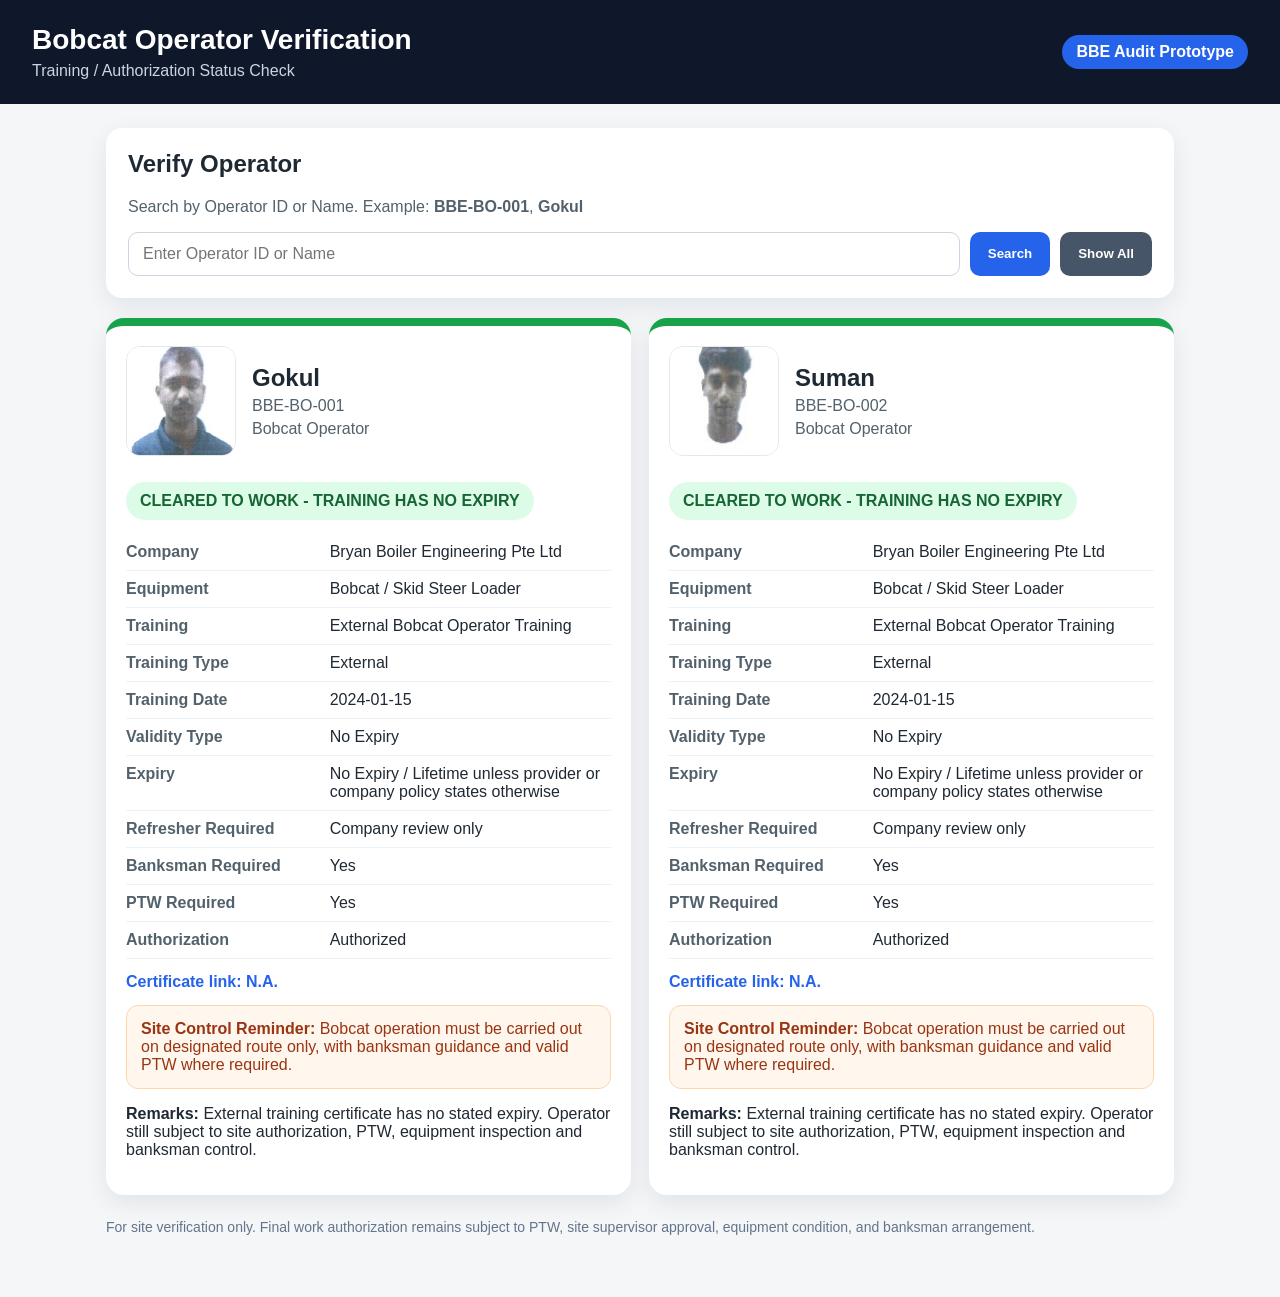
==== index.html @ 6e9797d3 "Add files via upload" ====
<!DOCTYPE html>
<html lang="en">
<head>
  <meta charset="UTF-8" />
  <meta name="viewport" content="width=device-width, initial-scale=1.0" />
  <title>Bobcat Operator Verification System</title>
  <link rel="stylesheet" href="style.css" />
</head>
<body>
  <header class="topbar">
    <div>
      <h1>Bobcat Operator Verification</h1>
      <p>Training / Authorization Status Check</p>
    </div>
    <span class="badge">BBE Audit Prototype</span>
  </header>

  <main class="container">
    <section class="search-panel">
      <h2>Verify Operator</h2>
      <p class="hint">Search by Operator ID or Name. Example: <b>BBE-BO-001</b>, <b>Gokul</b></p>

      <div class="search-row">
        <input id="searchInput" type="text" placeholder="Enter Operator ID or Name" />
        <button onclick="searchOperator()">Search</button>
        <button class="secondary" onclick="showAllOperators()">Show All</button>
      </div>
    </section>

    <section id="result" class="result-grid"></section>
  </main>

  <footer>
    <p>For site verification only. Final work authorization remains subject to PTW, site supervisor approval, equipment condition, and banksman arrangement.</p>
  </footer>

  <script src="staff-data.js"></script>
  <script src="script.js"></script>
</body>
</html>
---- style.css ----
* {
  box-sizing: border-box;
}

body {
  margin: 0;
  font-family: Arial, Helvetica, sans-serif;
  background: #f4f6f8;
  color: #1f2933;
}

.topbar {
  background: #0f172a;
  color: white;
  padding: 24px 32px;
  display: flex;
  justify-content: space-between;
  align-items: center;
  gap: 16px;
}

.topbar h1 {
  margin: 0;
  font-size: 28px;
}

.topbar p {
  margin: 6px 0 0;
  color: #cbd5e1;
}

.badge {
  background: #2563eb;
  padding: 8px 14px;
  border-radius: 999px;
  font-weight: bold;
  white-space: nowrap;
}

.container {
  max-width: 1100px;
  margin: 24px auto;
  padding: 0 16px;
}

.search-panel {
  background: white;
  padding: 22px;
  border-radius: 16px;
  box-shadow: 0 8px 24px rgba(15, 23, 42, 0.08);
  margin-bottom: 20px;
}

.search-panel h2 {
  margin-top: 0;
}

.hint {
  color: #52616b;
}

.search-row {
  display: flex;
  gap: 10px;
  flex-wrap: wrap;
}

input {
  flex: 1;
  min-width: 240px;
  padding: 12px 14px;
  border: 1px solid #cbd5e1;
  border-radius: 10px;
  font-size: 16px;
}

button {
  padding: 12px 18px;
  border: none;
  border-radius: 10px;
  background: #2563eb;
  color: white;
  cursor: pointer;
  font-weight: bold;
}

button:hover {
  background: #1d4ed8;
}

button.secondary {
  background: #475569;
}

button.secondary:hover {
  background: #334155;
}

.result-grid {
  display: grid;
  grid-template-columns: repeat(auto-fit, minmax(320px, 1fr));
  gap: 18px;
}

.card {
  background: white;
  border-radius: 18px;
  padding: 20px;
  box-shadow: 0 8px 24px rgba(15, 23, 42, 0.08);
  border-top: 8px solid #94a3b8;
}

.card.valid {
  border-top-color: #16a34a;
}

.card.expired {
  border-top-color: #dc2626;
}

.card.review {
  border-top-color: #d97706;
}

.profile {
  display: flex;
  gap: 16px;
  align-items: center;
  margin-bottom: 16px;
}

.profile img {
  width: 110px;
  height: 110px;
  border-radius: 14px;
  object-fit: cover;
  border: 1px solid #e2e8f0;
  background: #f1f5f9;
}

.profile h3 {
  margin: 0;
  font-size: 24px;
}

.profile p {
  margin: 5px 0 0;
  color: #52616b;
}

.status {
  display: inline-block;
  padding: 10px 14px;
  border-radius: 999px;
  font-weight: bold;
  margin: 10px 0 14px;
}

.status.valid {
  background: #dcfce7;
  color: #166534;
}

.status.expired {
  background: #fee2e2;
  color: #991b1b;
}

.status.review {
  background: #fef3c7;
  color: #92400e;
}

.details {
  width: 100%;
  border-collapse: collapse;
}

.details td {
  padding: 9px 0;
  border-bottom: 1px solid #edf2f7;
  vertical-align: top;
}

.details td:first-child {
  color: #52616b;
  width: 42%;
  font-weight: bold;
}

.cert-link {
  display: inline-block;
  margin-top: 14px;
  color: #2563eb;
  font-weight: bold;
  text-decoration: none;
}

.cert-link:hover {
  text-decoration: underline;
}

.warning {
  background: #fff7ed;
  border: 1px solid #fed7aa;
  padding: 14px;
  border-radius: 12px;
  color: #9a3412;
  margin-top: 14px;
}

.not-found {
  background: white;
  padding: 24px;
  border-radius: 16px;
  box-shadow: 0 8px 24px rgba(15, 23, 42, 0.08);
  color: #991b1b;
  font-weight: bold;
}

footer {
  max-width: 1100px;
  margin: 24px auto;
  padding: 0 16px 24px;
  color: #64748b;
  font-size: 14px;
}

@media (max-width: 600px) {
  .topbar {
    flex-direction: column;
    align-items: flex-start;
  }

  .profile {
    align-items: flex-start;
  }
}
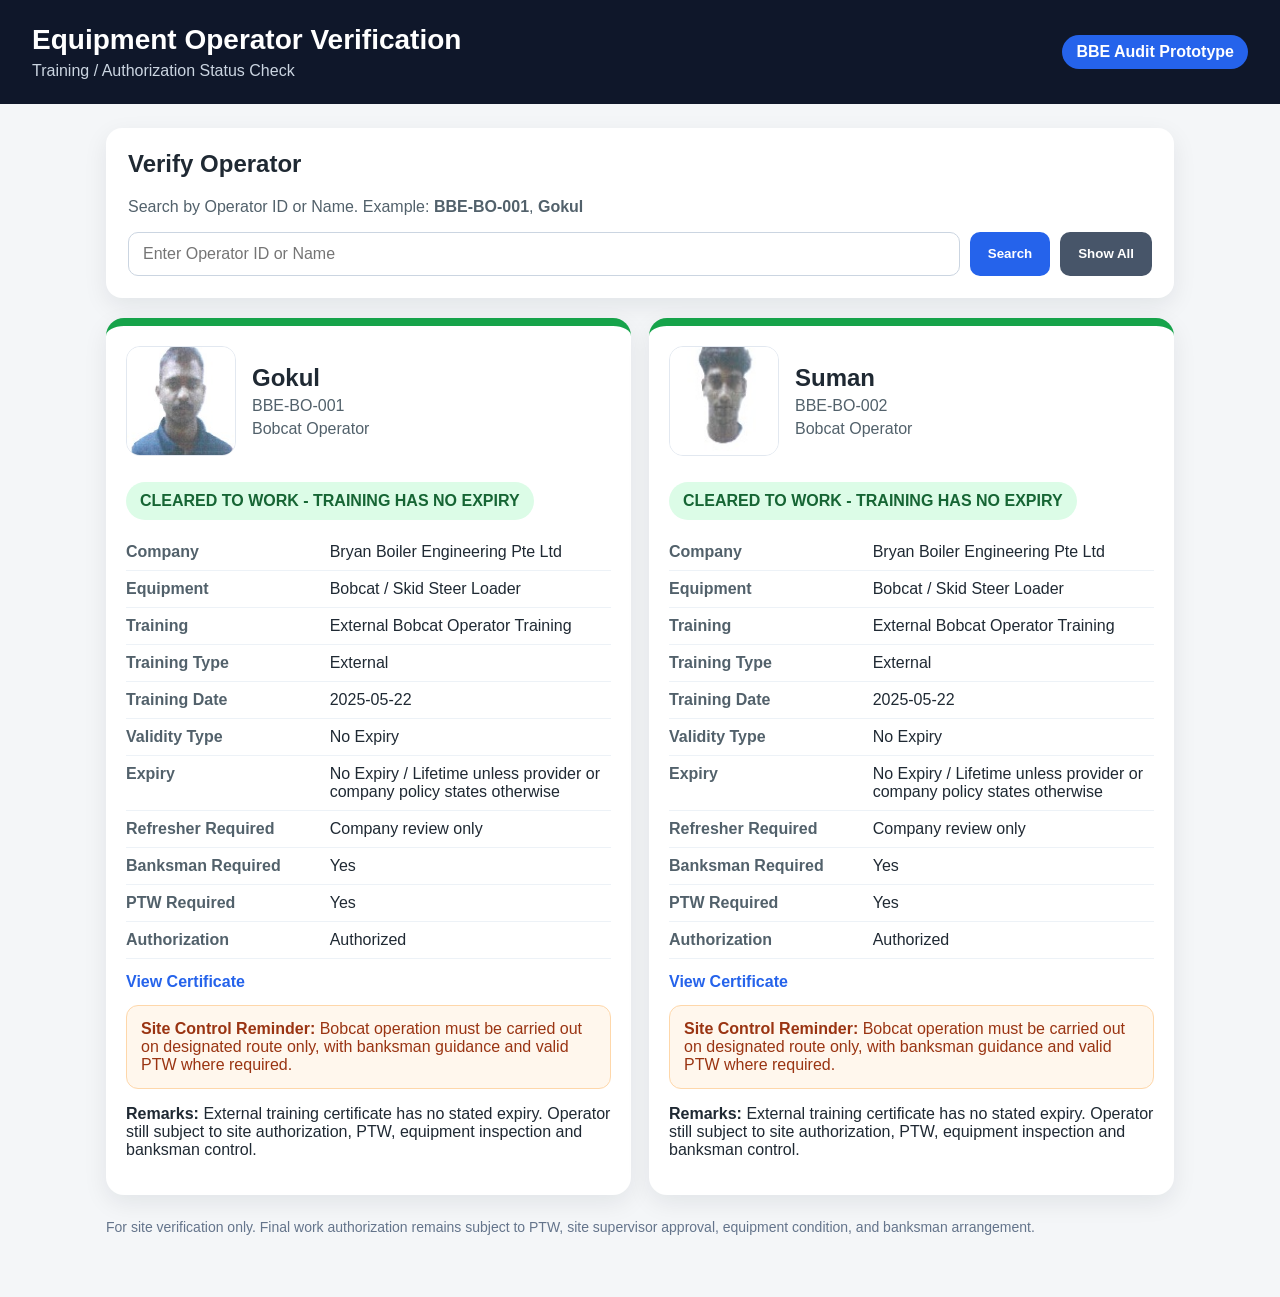
==== commit eeda8eaf: "Update index.html" ====
--- a/index.html
+++ b/index.html
@@ -3,13 +3,13 @@
 <head>
   <meta charset="UTF-8" />
   <meta name="viewport" content="width=device-width, initial-scale=1.0" />
-  <title>Bobcat Operator Verification System</title>
+  <title>Equipment Operator Verification System</title>
   <link rel="stylesheet" href="style.css" />
 </head>
 <body>
   <header class="topbar">
     <div>
-      <h1>Bobcat Operator Verification</h1>
+      <h1>Equipment Operator Verification</h1>
       <p>Training / Authorization Status Check</p>
     </div>
     <span class="badge">BBE Audit Prototype</span>
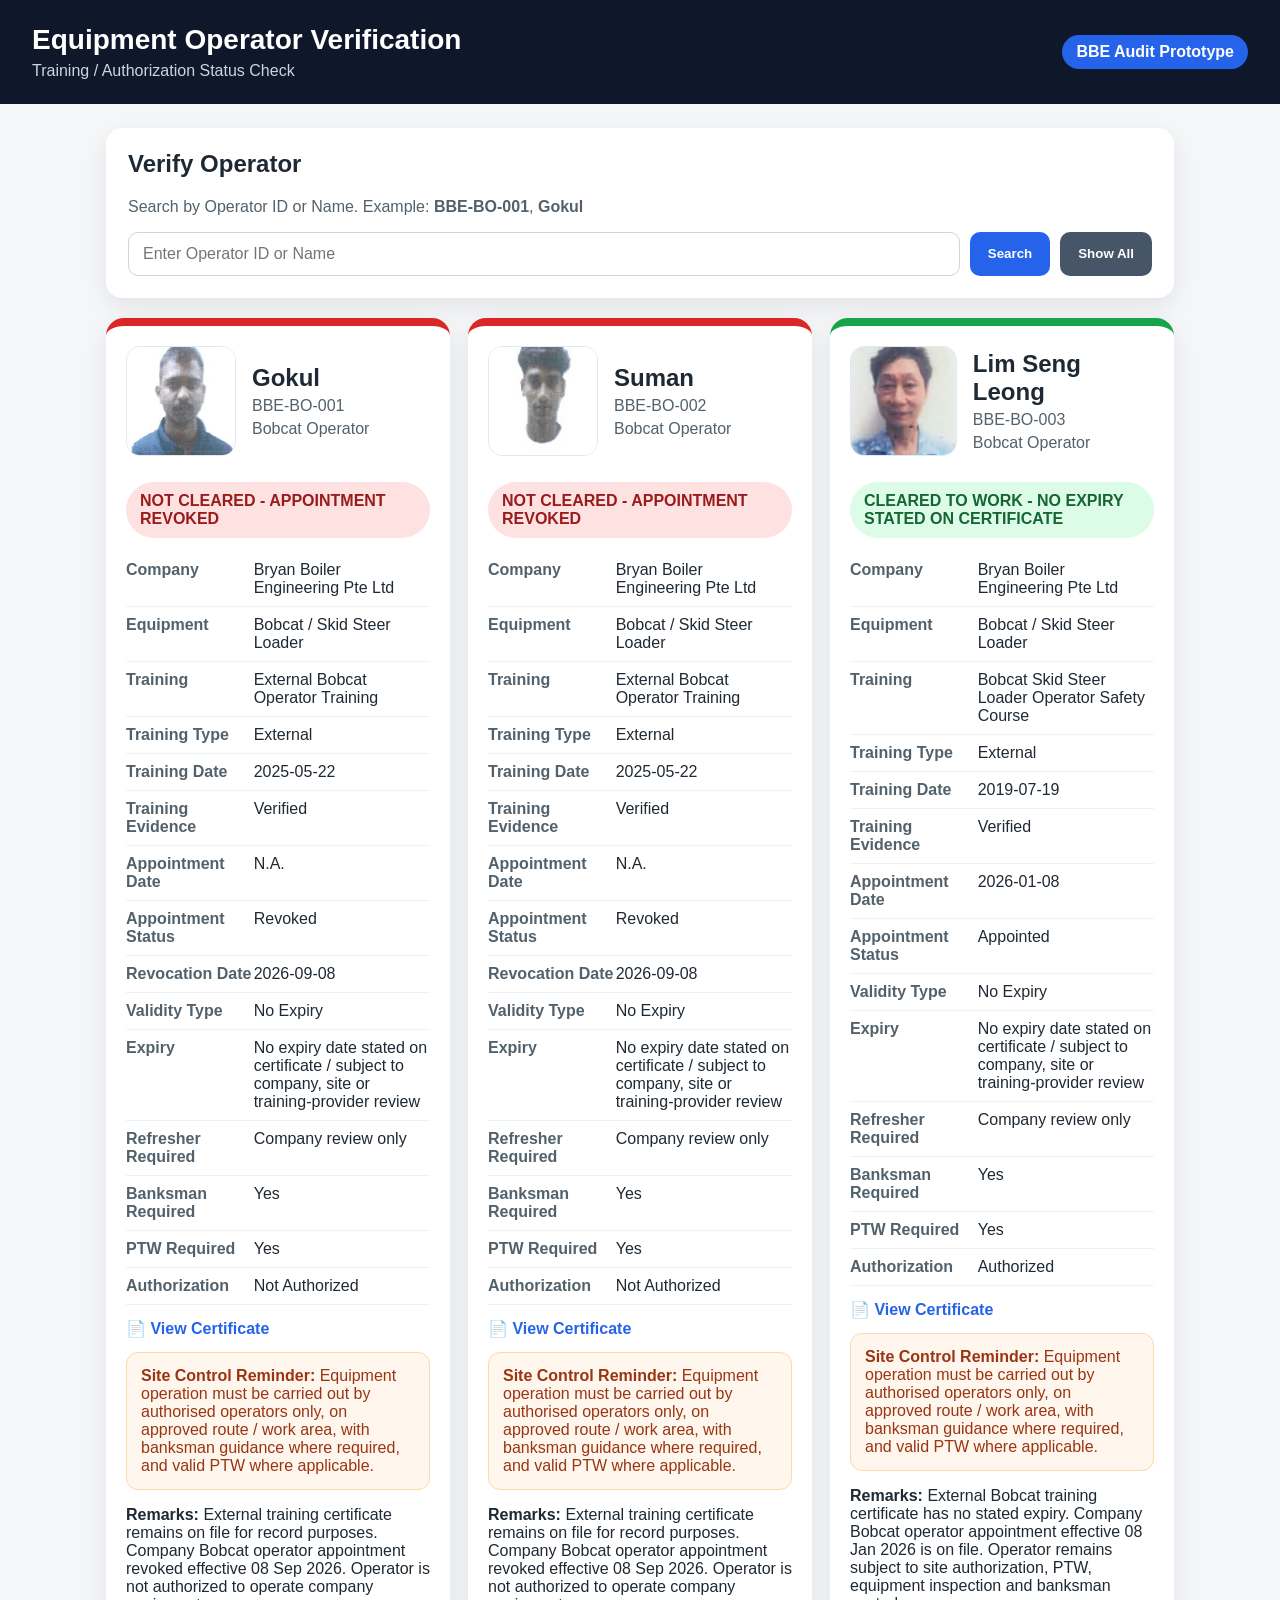
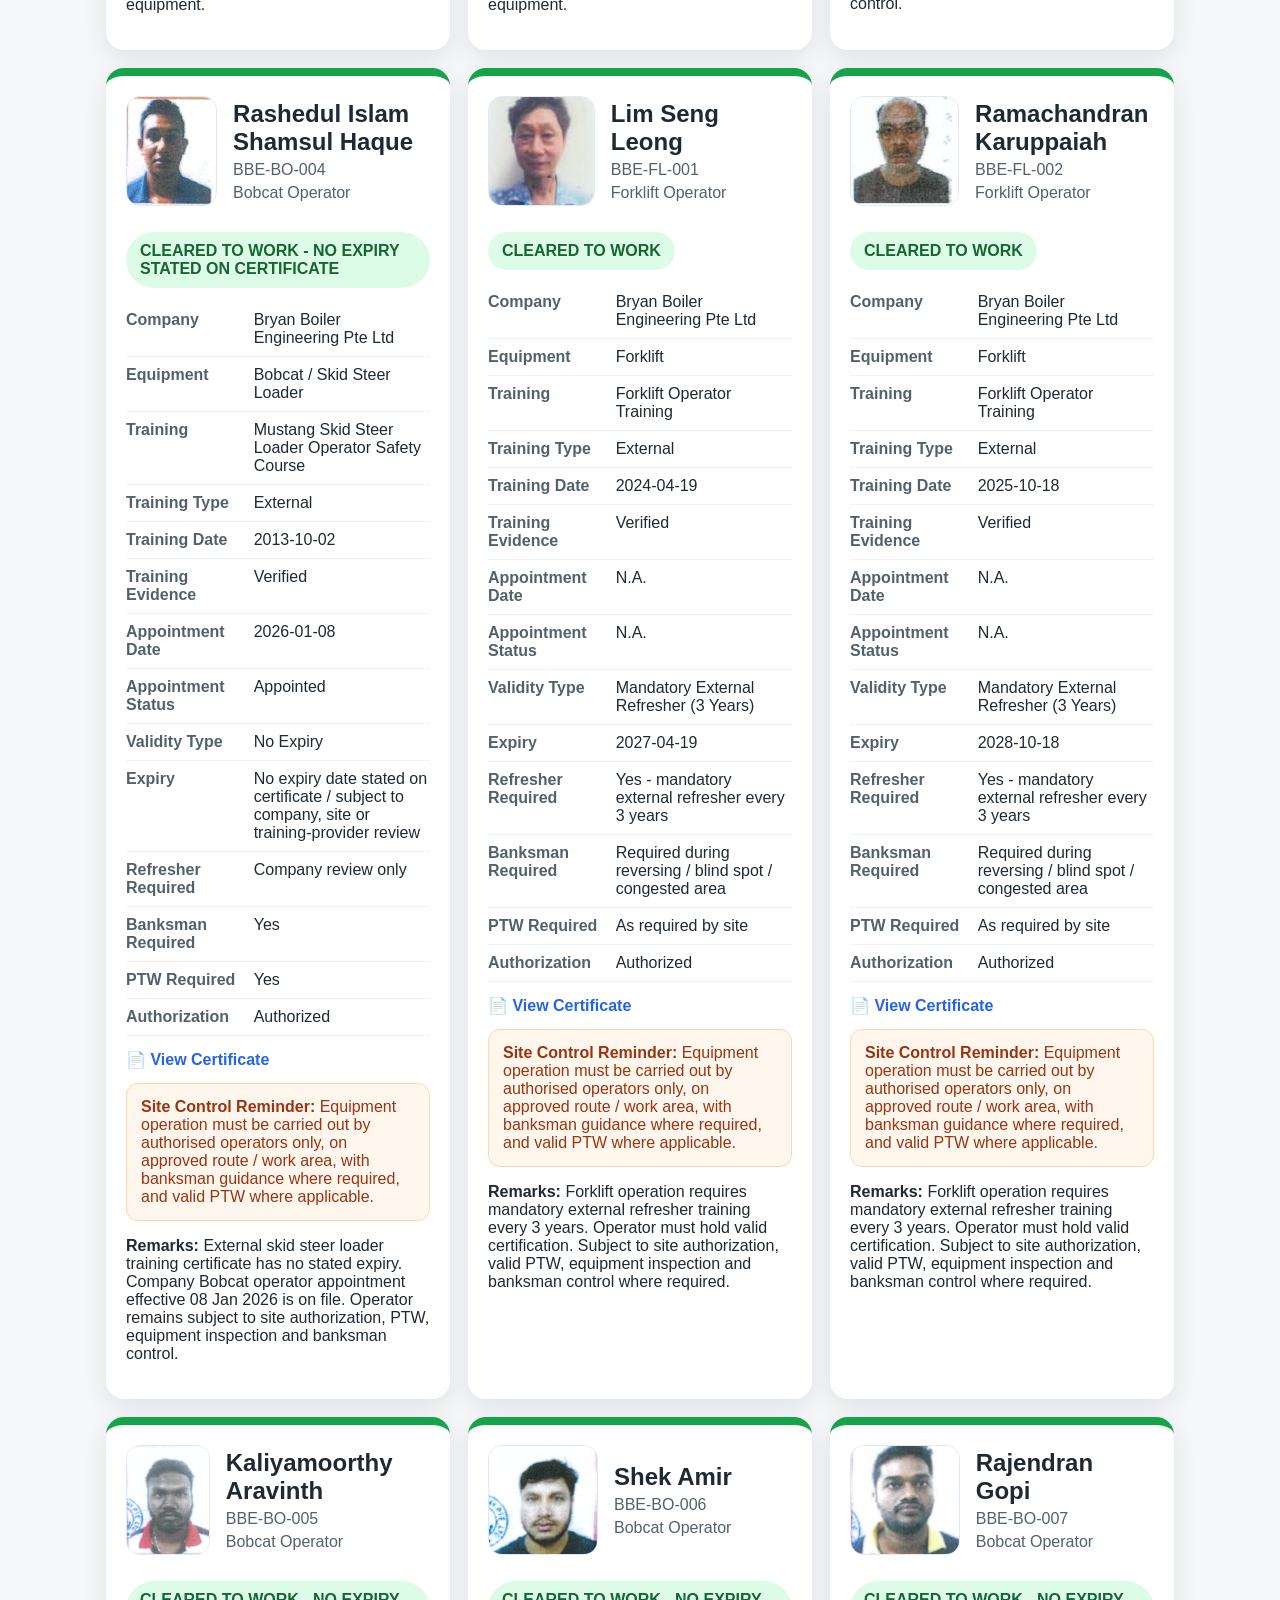
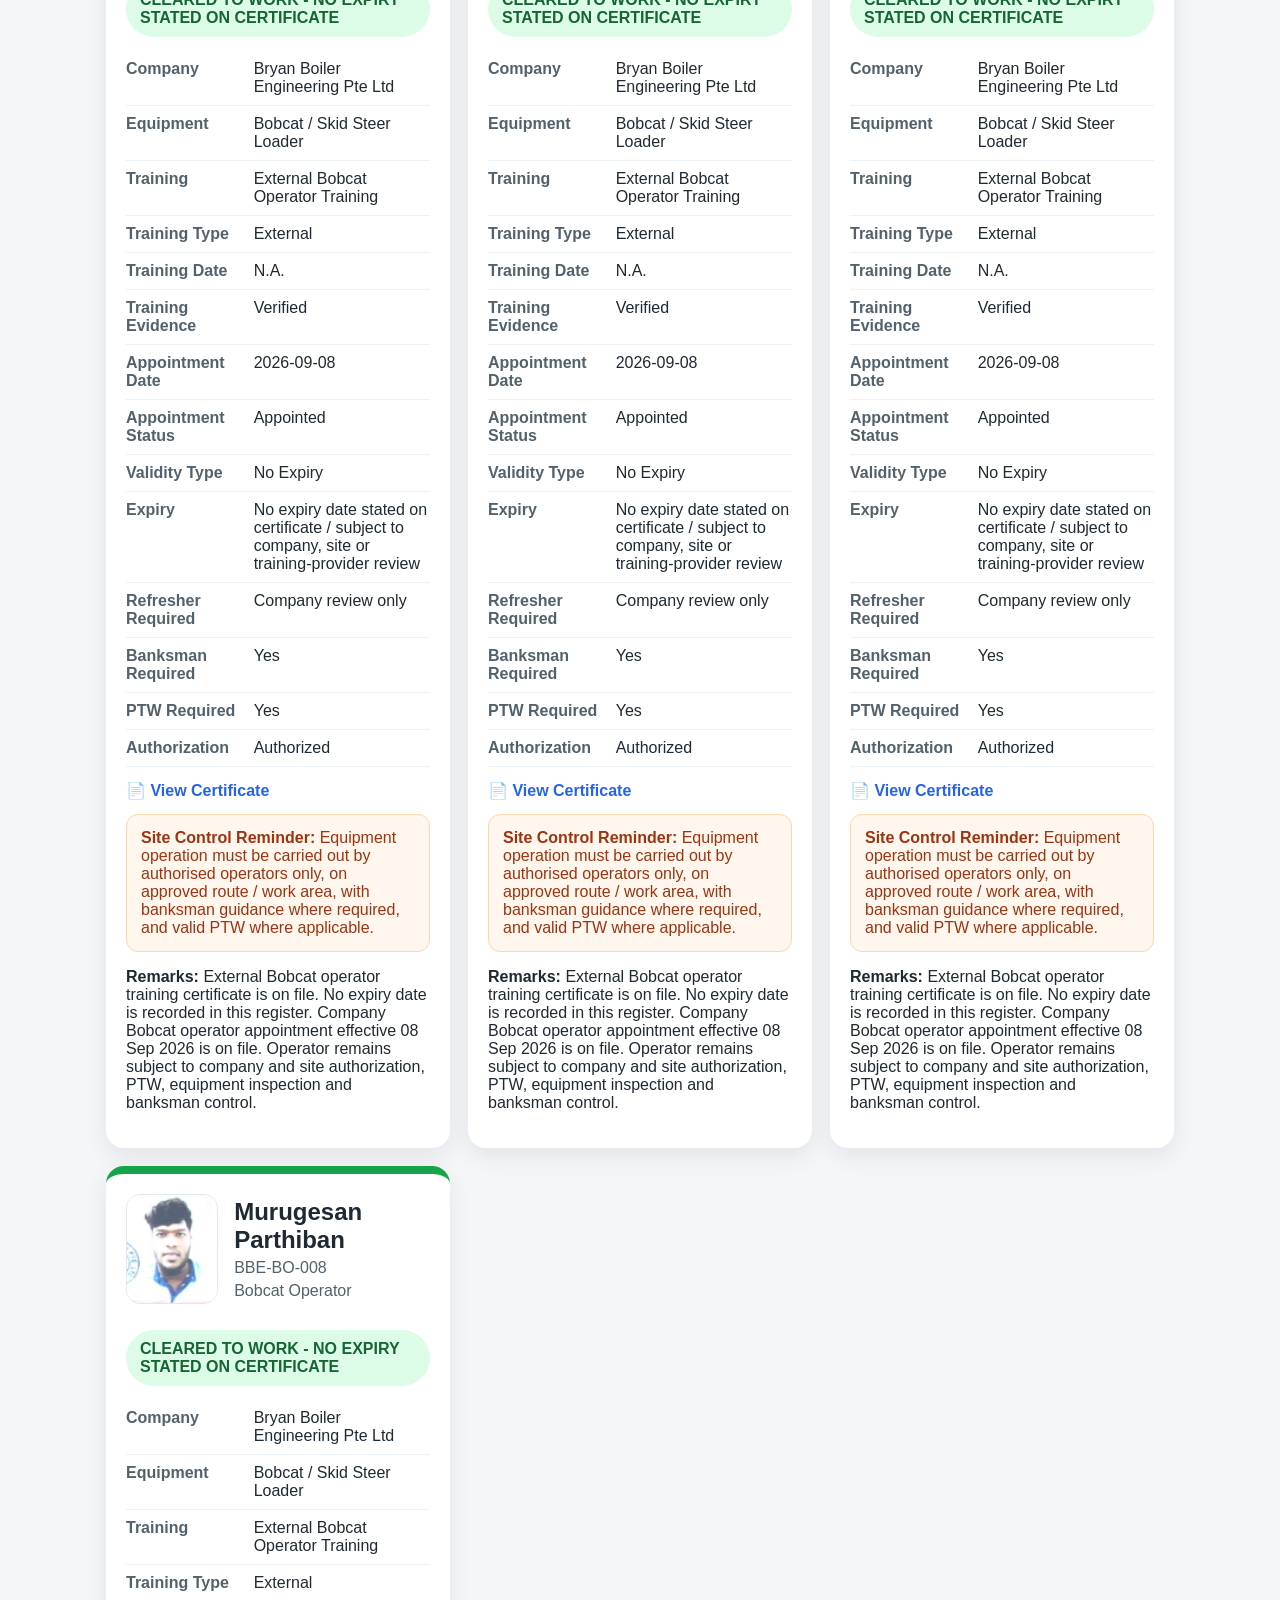
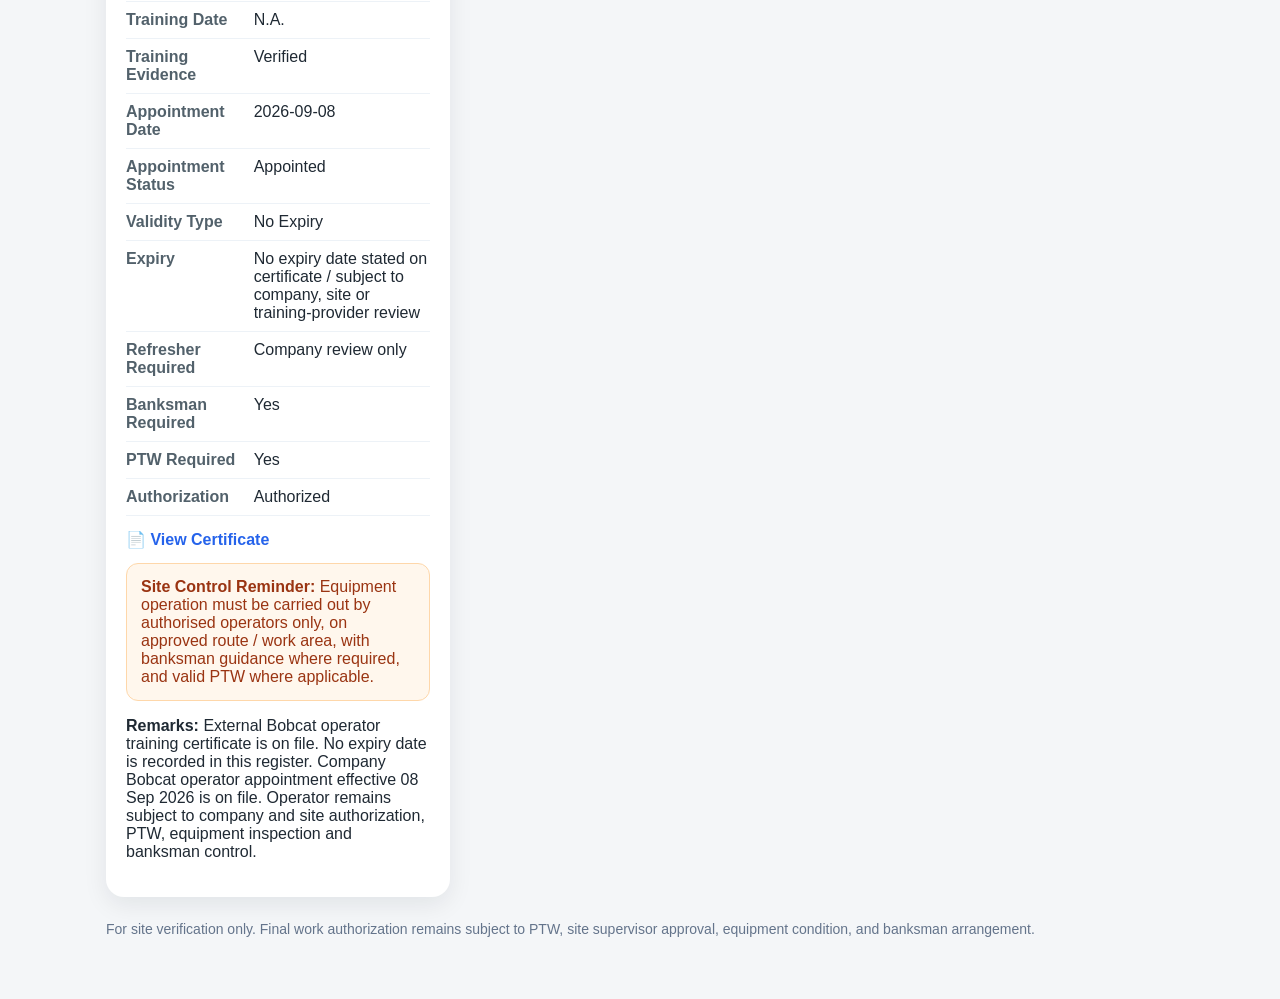
==== commit efd8602d: "Refresh verification data and display scripts Version the page scripts so QR scans load current appo" ====
--- a/index.html
+++ b/index.html
@@ -34,7 +34,7 @@
     <p>For site verification only. Final work authorization remains subject to PTW, site supervisor approval, equipment condition, and banksman arrangement.</p>
   </footer>
 
-  <script src="staff-data.js"></script>
-  <script src="script.js"></script>
+  <script src="staff-data.js?v=20260908-1"></script>
+  <script src="script.js?v=20260908-1"></script>
 </body>
 </html>
